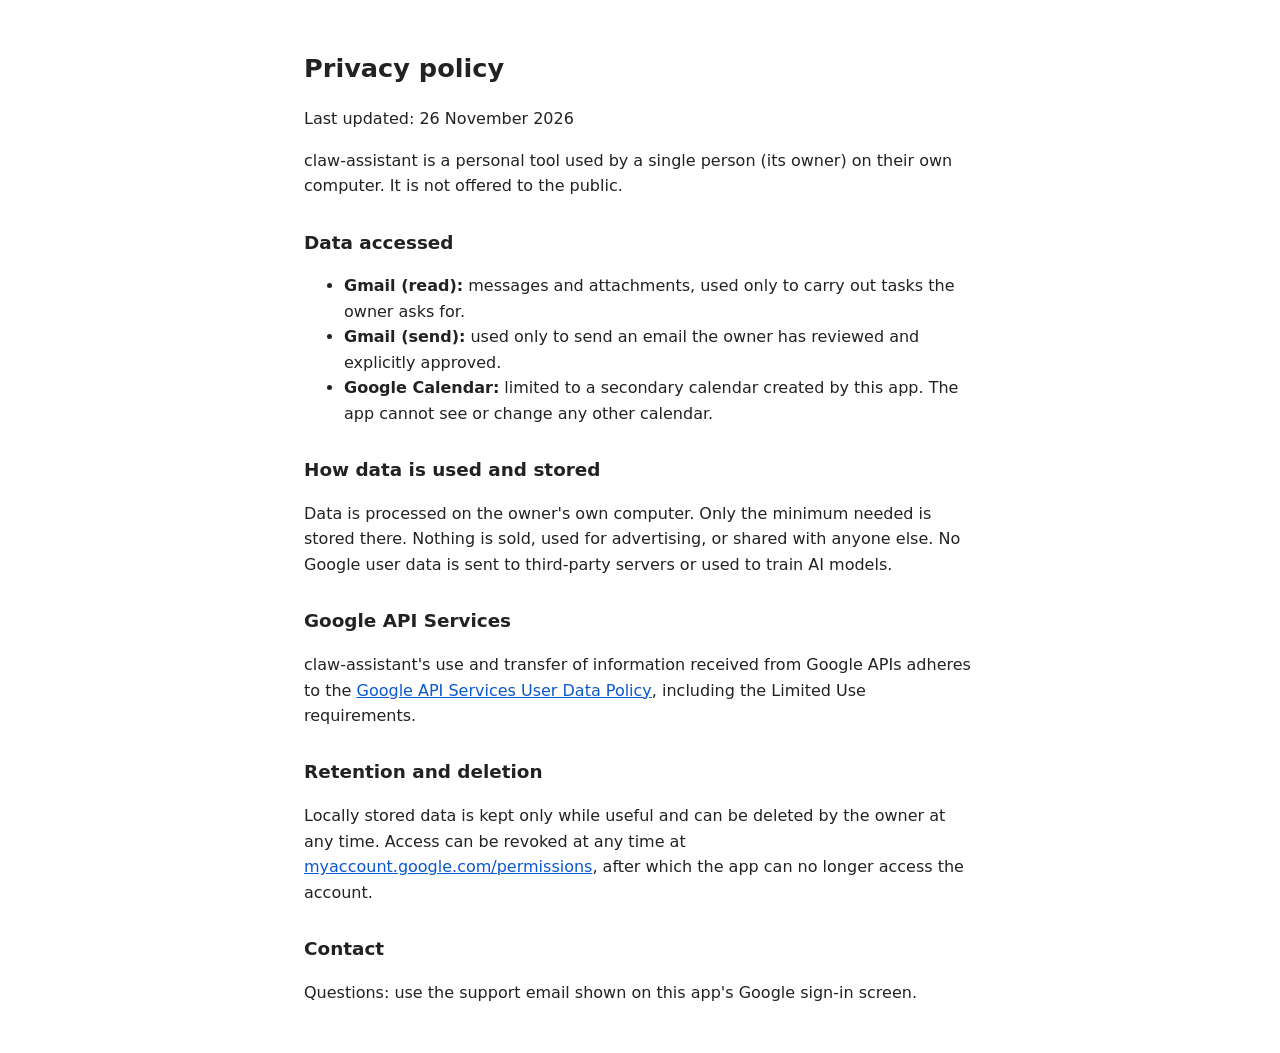
==== privacy.html @ 848f1aa5 "Homepage and privacy policy for claw-assistant" ====
<!doctype html>
<html lang="en">
<head>
<meta charset="utf-8"><meta name="viewport" content="width=device-width, initial-scale=1">
<title>claw-assistant — Privacy policy</title>
<style>body{font:16px/1.6 system-ui,-apple-system,sans-serif;max-width:42rem;margin:3rem auto;padding:0 1.2rem;color:#222}h1{font-size:1.6rem}h2{font-size:1.15rem;margin-top:1.8rem}a{color:#0b57d0}</style>
</head>
<body>
<h1>Privacy policy</h1>
<p>Last updated: 26 November 2026</p>
<p>claw-assistant is a personal tool used by a single person (its owner) on their own computer. It is not offered to the public.</p>

<h2>Data accessed</h2>
<ul>
  <li><strong>Gmail (read):</strong> messages and attachments, used only to carry out tasks the owner asks for.</li>
  <li><strong>Gmail (send):</strong> used only to send an email the owner has reviewed and explicitly approved.</li>
  <li><strong>Google Calendar:</strong> limited to a secondary calendar created by this app. The app cannot see or change any other calendar.</li>
</ul>

<h2>How data is used and stored</h2>
<p>Data is processed on the owner's own computer. Only the minimum needed is stored there. Nothing is sold, used for advertising, or shared with anyone else. No Google user data is sent to third-party servers or used to train AI models.</p>

<h2>Google API Services</h2>
<p>claw-assistant's use and transfer of information received from Google APIs adheres to the <a href="https://developers.google.com/terms/api-services-user-data-policy">Google API Services User Data Policy</a>, including the Limited Use requirements.</p>

<h2>Retention and deletion</h2>
<p>Locally stored data is kept only while useful and can be deleted by the owner at any time. Access can be revoked at any time at <a href="https://myaccount.google.com/permissions">myaccount.google.com/permissions</a>, after which the app can no longer access the account.</p>

<h2>Contact</h2>
<p>Questions: use the support email shown on this app's Google sign-in screen.</p>
</body>
</html>
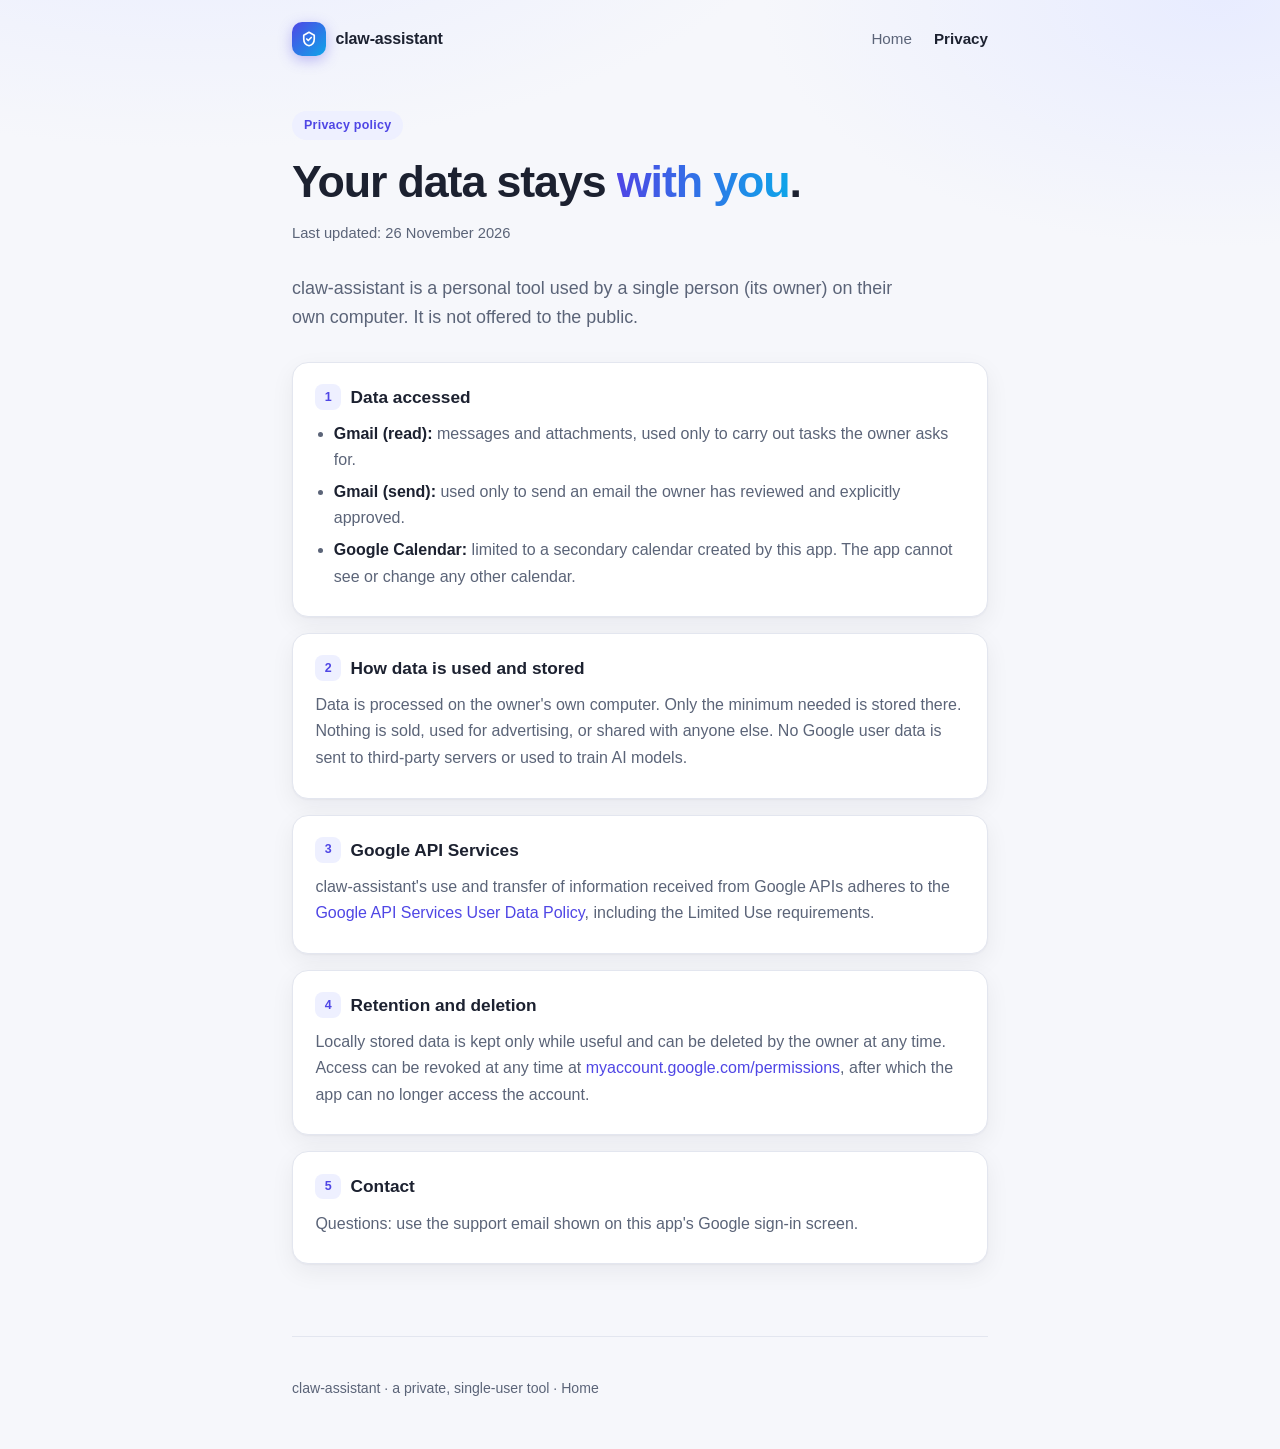
==== commit 5c500f4d: "Redesign homepage and privacy policy" ====
--- a/privacy.html
+++ b/privacy.html
@@ -1,32 +1,64 @@
 <!doctype html>
 <html lang="en">
 <head>
-<meta charset="utf-8"><meta name="viewport" content="width=device-width, initial-scale=1">
+<meta charset="utf-8">
+<meta name="viewport" content="width=device-width, initial-scale=1">
+<meta name="description" content="Privacy policy for claw-assistant, a private single-user personal assistant.">
 <title>claw-assistant — Privacy policy</title>
-<style>body{font:16px/1.6 system-ui,-apple-system,sans-serif;max-width:42rem;margin:3rem auto;padding:0 1.2rem;color:#222}h1{font-size:1.6rem}h2{font-size:1.15rem;margin-top:1.8rem}a{color:#0b57d0}</style>
+<link rel="stylesheet" href="style.css">
 </head>
 <body>
-<h1>Privacy policy</h1>
-<p>Last updated: 26 November 2026</p>
-<p>claw-assistant is a personal tool used by a single person (its owner) on their own computer. It is not offered to the public.</p>
+<div class="wrap">
+  <nav class="nav">
+    <a class="brand" href="./">
+      <span class="logo" aria-hidden="true">
+        <svg width="18" height="18" viewBox="0 0 24 24" fill="none" stroke="currentColor" stroke-width="2.2" stroke-linecap="round" stroke-linejoin="round"><path d="M12 3l7 4v5c0 4.4-3 8-7 9-4-1-7-4.6-7-9V7z"/><path d="M9 12l2 2 4-4"/></svg>
+      </span>
+      claw-assistant
+    </a>
+    <div class="nav-links">
+      <a href="./">Home</a>
+      <a href="privacy.html" aria-current="page">Privacy</a>
+    </div>
+  </nav>
 
-<h2>Data accessed</h2>
-<ul>
-  <li><strong>Gmail (read):</strong> messages and attachments, used only to carry out tasks the owner asks for.</li>
-  <li><strong>Gmail (send):</strong> used only to send an email the owner has reviewed and explicitly approved.</li>
-  <li><strong>Google Calendar:</strong> limited to a secondary calendar created by this app. The app cannot see or change any other calendar.</li>
-</ul>
+  <main class="doc">
+    <span class="pill">Privacy policy</span>
+    <h1>Your data stays <span class="grad">with you</span>.</h1>
+    <p class="meta">Last updated: 26 November 2026</p>
+    <p class="lead" style="margin-bottom:1.8rem">claw-assistant is a personal tool used by a single person (its owner) on their own computer. It is not offered to the public.</p>
 
-<h2>How data is used and stored</h2>
-<p>Data is processed on the owner's own computer. Only the minimum needed is stored there. Nothing is sold, used for advertising, or shared with anyone else. No Google user data is sent to third-party servers or used to train AI models.</p>
+    <section class="section">
+      <h2><span class="num">1</span>Data accessed</h2>
+      <ul>
+        <li><strong>Gmail (read):</strong> messages and attachments, used only to carry out tasks the owner asks for.</li>
+        <li><strong>Gmail (send):</strong> used only to send an email the owner has reviewed and explicitly approved.</li>
+        <li><strong>Google Calendar:</strong> limited to a secondary calendar created by this app. The app cannot see or change any other calendar.</li>
+      </ul>
+    </section>
 
-<h2>Google API Services</h2>
-<p>claw-assistant's use and transfer of information received from Google APIs adheres to the <a href="https://developers.google.com/terms/api-services-user-data-policy">Google API Services User Data Policy</a>, including the Limited Use requirements.</p>
+    <section class="section">
+      <h2><span class="num">2</span>How data is used and stored</h2>
+      <p>Data is processed on the owner's own computer. Only the minimum needed is stored there. Nothing is sold, used for advertising, or shared with anyone else. No Google user data is sent to third-party servers or used to train AI models.</p>
+    </section>
 
-<h2>Retention and deletion</h2>
-<p>Locally stored data is kept only while useful and can be deleted by the owner at any time. Access can be revoked at any time at <a href="https://myaccount.google.com/permissions">myaccount.google.com/permissions</a>, after which the app can no longer access the account.</p>
+    <section class="section">
+      <h2><span class="num">3</span>Google API Services</h2>
+      <p>claw-assistant's use and transfer of information received from Google APIs adheres to the <a href="https://developers.google.com/terms/api-services-user-data-policy">Google API Services User Data Policy</a>, including the Limited Use requirements.</p>
+    </section>
 
-<h2>Contact</h2>
-<p>Questions: use the support email shown on this app's Google sign-in screen.</p>
+    <section class="section">
+      <h2><span class="num">4</span>Retention and deletion</h2>
+      <p>Locally stored data is kept only while useful and can be deleted by the owner at any time. Access can be revoked at any time at <a href="https://myaccount.google.com/permissions">myaccount.google.com/permissions</a>, after which the app can no longer access the account.</p>
+    </section>
+
+    <section class="section">
+      <h2><span class="num">5</span>Contact</h2>
+      <p>Questions: use the support email shown on this app's Google sign-in screen.</p>
+    </section>
+  </main>
+
+  <footer>claw-assistant · a private, single-user tool · <a href="./">Home</a></footer>
+</div>
 </body>
 </html>
--- a/style.css
+++ b/style.css
@@ -0,0 +1,106 @@
+:root {
+  --bg: #f6f7fb;
+  --bg-accent: #e8ecff;
+  --card: #ffffff;
+  --text: #1c2130;
+  --muted: #5b6478;
+  --line: #e3e6ef;
+  --brand: #4f46e5;
+  --brand-2: #0ea5e9;
+  --brand-soft: #eef0ff;
+  --shadow: 0 1px 2px rgba(20, 24, 40, .04), 0 8px 24px rgba(20, 24, 40, .06);
+}
+@media (prefers-color-scheme: dark) {
+  :root {
+    --bg: #0f1220;
+    --bg-accent: #1a1f3a;
+    --card: #171b2d;
+    --text: #e8eaf2;
+    --muted: #9aa3b8;
+    --line: #262c44;
+    --brand: #8b84ff;
+    --brand-2: #38bdf8;
+    --brand-soft: #22264a;
+    --shadow: 0 1px 2px rgba(0, 0, 0, .3), 0 8px 24px rgba(0, 0, 0, .35);
+  }
+}
+* { box-sizing: border-box; }
+html { -webkit-text-size-adjust: 100%; }
+body {
+  margin: 0;
+  font: 16px/1.65 -apple-system, BlinkMacSystemFont, "Segoe UI", Roboto, "Helvetica Neue", Arial, sans-serif;
+  color: var(--text);
+  background:
+    radial-gradient(900px 420px at 15% -10%, var(--bg-accent), transparent 70%),
+    radial-gradient(700px 380px at 95% 0%, var(--bg-accent), transparent 65%),
+    var(--bg);
+  min-height: 100vh;
+}
+a { color: var(--brand); text-decoration: none; }
+a:hover { text-decoration: underline; }
+.wrap { max-width: 46rem; margin: 0 auto; padding: 0 1.25rem; }
+
+.nav { display: flex; align-items: center; justify-content: space-between; padding: 1.4rem 0; }
+.brand { display: flex; align-items: center; gap: .6rem; font-weight: 650; color: var(--text); letter-spacing: -.01em; }
+.brand:hover { text-decoration: none; }
+.logo {
+  width: 34px; height: 34px; border-radius: 10px; display: grid; place-items: center;
+  background: linear-gradient(135deg, var(--brand), var(--brand-2)); color: #fff;
+  box-shadow: 0 4px 14px rgba(79, 70, 229, .35);
+}
+.nav-links a { color: var(--muted); font-size: .95rem; margin-left: 1.1rem; }
+.nav-links a[aria-current="page"] { color: var(--text); font-weight: 600; }
+
+.hero { padding: 3.2rem 0 2rem; }
+.pill {
+  display: inline-block; font-size: .78rem; font-weight: 600; letter-spacing: .02em;
+  color: var(--brand); background: var(--brand-soft); border-radius: 999px; padding: .28rem .75rem;
+}
+h1 { font-size: clamp(2rem, 5vw, 2.8rem); line-height: 1.15; letter-spacing: -.025em; margin: 1rem 0 .8rem; }
+.grad { background: linear-gradient(90deg, var(--brand), var(--brand-2)); -webkit-background-clip: text; background-clip: text; color: transparent; }
+.lead { font-size: 1.12rem; color: var(--muted); max-width: 38rem; margin: 0; }
+
+.grid { display: grid; grid-template-columns: repeat(auto-fit, minmax(13rem, 1fr)); gap: 1rem; margin: 2.2rem 0; }
+.card {
+  background: var(--card); border: 1px solid var(--line); border-radius: 16px;
+  padding: 1.3rem 1.3rem 1.2rem; box-shadow: var(--shadow);
+}
+.card h3 { margin: .7rem 0 .35rem; font-size: 1.02rem; }
+.card p { margin: 0; color: var(--muted); font-size: .95rem; }
+.icon {
+  width: 38px; height: 38px; border-radius: 10px; display: grid; place-items: center;
+  background: var(--brand-soft); color: var(--brand);
+}
+
+.note {
+  display: flex; gap: .9rem; align-items: flex-start;
+  background: var(--card); border: 1px solid var(--line); border-radius: 16px; padding: 1.1rem 1.25rem; box-shadow: var(--shadow);
+}
+.note p { margin: 0; color: var(--muted); }
+.btn {
+  display: inline-flex; align-items: center; gap: .45rem; margin-top: 1.6rem;
+  background: var(--brand); color: #fff; font-weight: 600; padding: .7rem 1.15rem; border-radius: 12px;
+  box-shadow: 0 6px 18px rgba(79, 70, 229, .3);
+}
+.btn:hover { text-decoration: none; filter: brightness(1.06); }
+
+/* privacy page */
+.doc { padding: 2rem 0 1rem; }
+.doc .meta { color: var(--muted); font-size: .92rem; margin: .2rem 0 1.8rem; }
+.section {
+  background: var(--card); border: 1px solid var(--line); border-radius: 16px;
+  padding: 1.25rem 1.4rem; margin-bottom: 1rem; box-shadow: var(--shadow);
+}
+.section h2 { display: flex; align-items: center; gap: .6rem; font-size: 1.08rem; margin: 0 0 .6rem; }
+.section h2 .num {
+  font-size: .78rem; width: 1.6rem; height: 1.6rem; border-radius: 8px; display: grid; place-items: center;
+  background: var(--brand-soft); color: var(--brand);
+}
+.section p, .section li { color: var(--muted); }
+.section p { margin: .4rem 0; }
+.section ul { margin: .3rem 0; padding-left: 1.15rem; }
+.section li { margin: .35rem 0; }
+.section strong { color: var(--text); }
+
+footer { color: var(--muted); font-size: .88rem; padding: 2.5rem 0 3rem; border-top: 1px solid var(--line); margin-top: 2.5rem; }
+footer a { color: var(--muted); }
